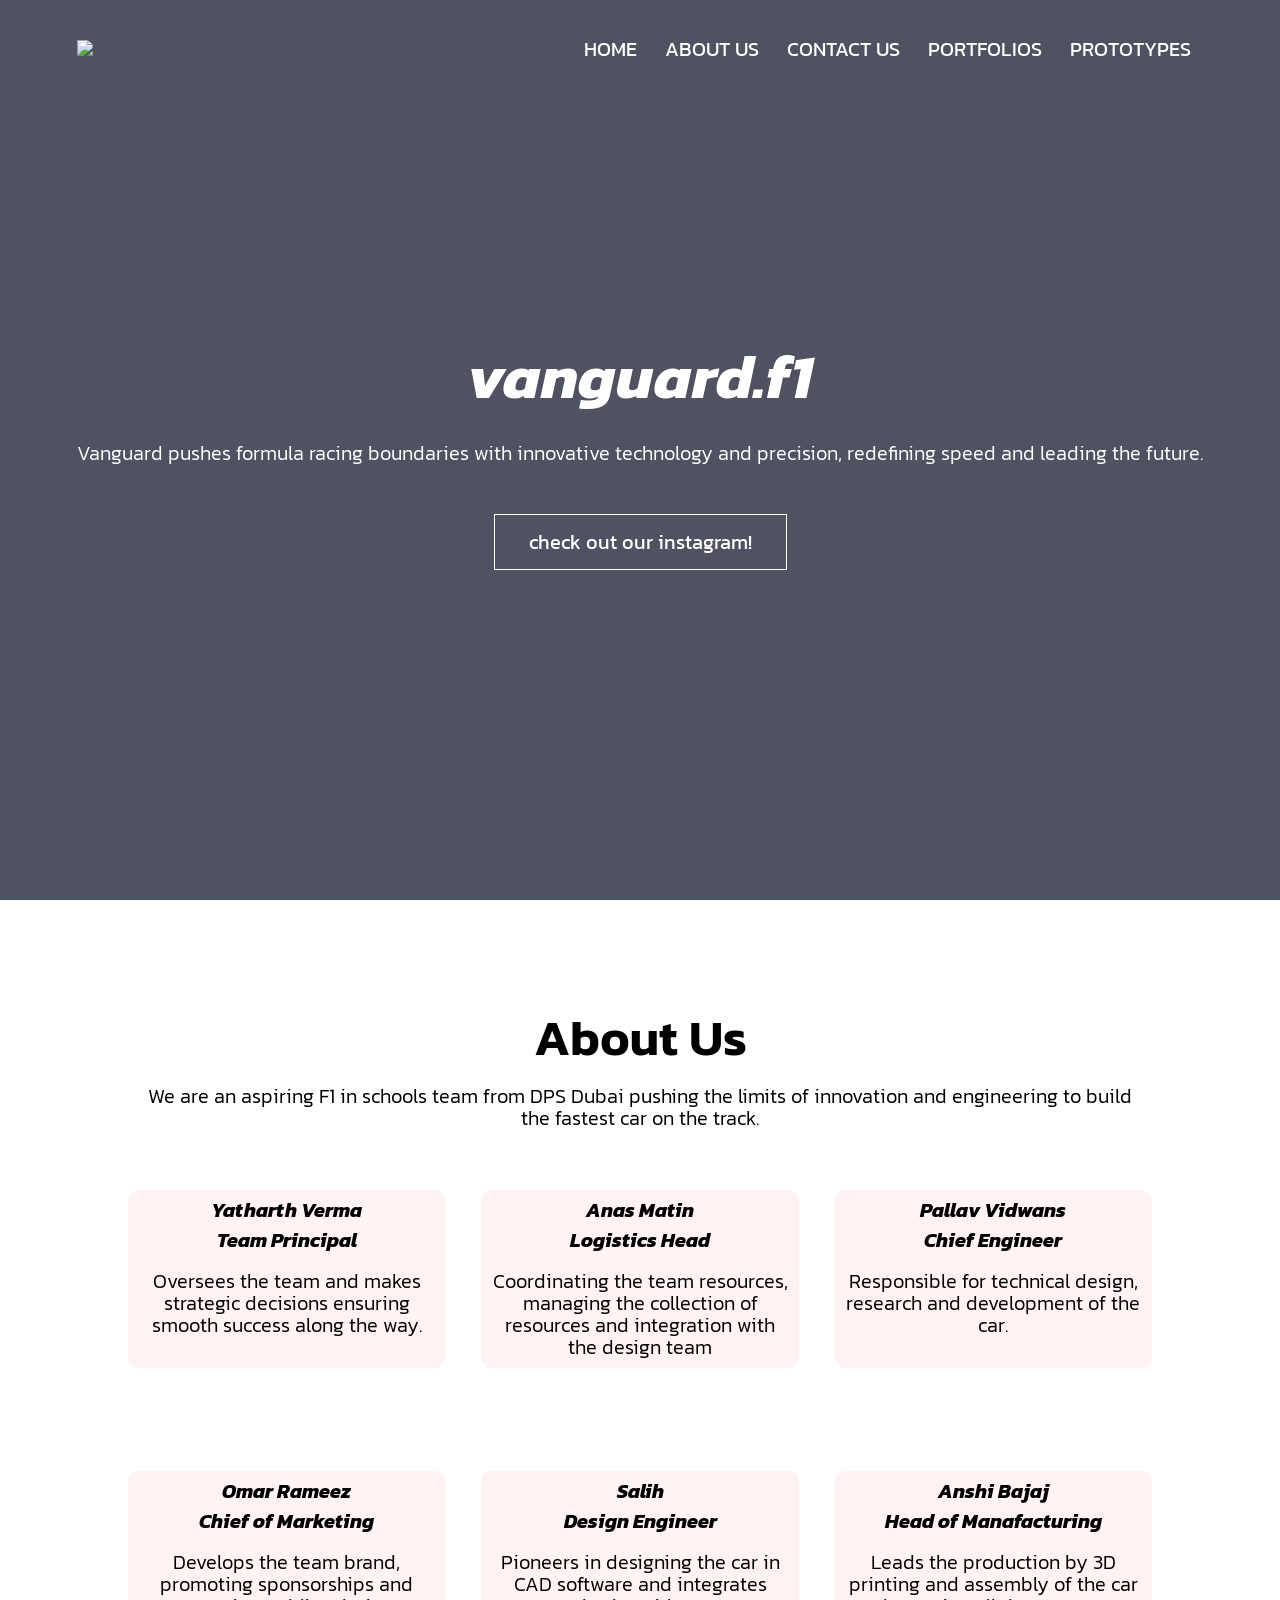
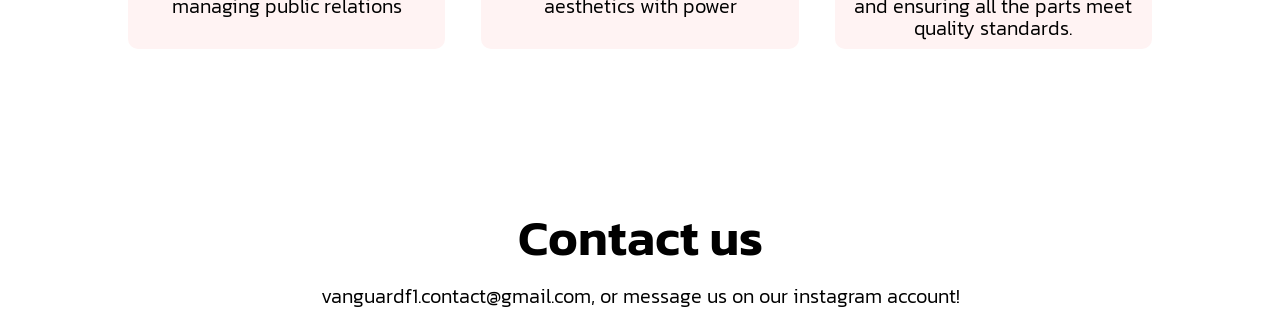
==== index.html @ 98ba4c5a "Add files via upload" ====
<!DOCTYPE html>
<html>
<head>
<meta name="viewport" content="with=device-width, initial-scale=1.0">
<title>vanguard</title>
<link rel="stylesheet" href="style.css">
<link rel="preconnect" href="https://fonts.googleapis.com">
<link rel="preconnect" href="https://fonts.gstatic.com" crossorigin>
<link href="https://fonts.googleapis.com/css2?family=Kanit:wght@100;400&display=swap" rel="stylesheet">
<link rel="stylesheet" href="https://stackpath.bootstrapcdn.com/font-awesome/4.7.0/css/font-awesome.min.css"
</head>
<body>
<section class="header">
    <nav>
    <a href="index.html"><img src="images/logo.png"></a>
    <div class="nav-links" id="navlinks">
   <i class="fa fa-times" onclick="HideMenu()"></i>
         <ul>
       <li><a href="#home">HOME</a></li> <!-- Corrected for Home link -->
       <li><a href="#about">ABOUT US</a></li> <!-- Linking to About section -->
       <li><a href="#contactus">CONTACT US</a></li> <!-- Add IDs for other sections -->
       <li><a href="#portfolios">PORTFOLIOS</a></li>
       <li><a href="#prototypes">PROTOTYPES</a></li>
   </ul>
        </div>
        <i class="fa fa-bars" onclick="ShowMenu()"></i>
    </nav>
<div class="text-box">
    <h1><b><i>vanguard.f1</i></b></h1>
    <p>Vanguard pushes formula racing boundaries with innovative technology and precision, redefining speed and leading the future.</p>
    <a href="https://www.instagram.com/vanguard.f1/" class="hero-btn">check out our instagram!</a>
    </div>
    </section> 
   <!--------- aboutus -------->
    <section class="aboutus">
    <h1 id="about">About Us</h1>
    <p>We are an aspiring F1 in schools team from DPS Dubai pushing the limits of innovation and engineering to build the fastest car on the track. </p>
        <div class="row">
        
        <div class="course-col">
        <b><i><a href="people/yathu.html">Yatharth Verma<br>Team Principal</a></i></b> 
        <p>Oversees the team and makes strategic decisions ensuring smooth success along the way.</p>
        </div>
              <div class="course-col">
                
                  <b><i><a href="people/anas.html">Anas Matin<br>Logistics Head</a></i></b> 
        <p>Coordinating the team resources, managing the collection of resources and integration with the design team
</p>
        </div>
              <div class="course-col">
        <b><i><a href="people/pallav.html">Pallav Vidwans<br>Chief Engineer</a></i></b> 
        <p>Responsible for technical design, research and development of the car.</p>
        </div>
        </div>
<div class="row">
              <div class="course-col">
                    
                  <b><i><a href="people/rameez.html">Omar Rameez<br>Chief of Marketing</a></i></b> 
        <p>Develops the team brand, promoting sponsorships and managing public relations</p>
        </div>
              <div class="course-col">
        <b><i><a href="people/salu.html">Salih<br>Design Engineer</a></i></b> 
        <p>Pioneers in designing the car in CAD software and integrates aesthetics with power</p>
        </div>
              <div class="course-col">
        <b><i><a href="people/anshi.html">Anshi Bajaj<br>Head of Manafacturing</a></i></b> 
        <p>Leads the production by 3D printing and assembly of the car and ensuring all the parts meet quality standards.</p>
        </div>
    
        </div>
    </section>
    <!--------contact us-------->
    <section class="contact">
    <h1 id="contactus">Contact us</h1>
    <p>vanguardf1.contact@gmail.com, or message us on our instagram account!</p>
    
    
    
    
    </section>
   <!-------lol------->
    <script>
    
        
        var navlinks = document.getElementById("navlinks");
        function ShowMenu(){
            navlinks.style.right = "0";
        }
        function HideMenu(){
            navlinks.style.right = "-200px";
        }
    </script>
</body>
</html>
---- style.css ----
*{
margin:0;
padding:0;
font-family: "Kanit", sans-serif;
}
.header{
  min-height: 100vh;
  width: 100%;
  background-image:linear-gradient(rgba(4,9,30,0.7),rgba(4,9,30,0.7)),url(images/background.jpg);
  background-position: center;
  background-size: cover;
  position: relative;
}
nav{
    display:flex;
    padding:2% 6%;
    justify-content: space-between;
    align-items: center;
}
nav img{
    width: 150px;
}
.nav-links{
    flex:1;
    text-align:right;
}
.nav-links ul li{
    list-style: none;
    display: inline-block;
    padding: 8px 12px;
    position: relative
}
.nav-links ul li a{
    color: white;
    text-decoration:none;
    font-size:20px;
    
}
.nav-links ul li::after{
    content:"";
    width: 0%;
    height: 2px;
    background: #f44336;
    display: block;
    margin: auto;
    transition: 0.5s;
}
.nav-links ul li:hover::after{
    width:100%
    
}
.text-box{
    width: 90%;
    color: white;
    position: absolute;
    top: 50%;
    left: 50%;
    transform:translate(-50%,-50%);
    text-align: center;
}
.text-box h1{
    font-size: 62px;
}
.text-box p{
    margin: 10px 0 40px;
    font-size: 20px;
    color:white;
}
.hero-btn{
 display: inline-block;
 text-decoration: none;
 color:white;
 border: 1px solid #fff;
 padding: 12px 34px;
 font-size: 20px;
 background: transparent;
 position: relative;
 cursor: pointer;
}
.hero-btn:hover{
    border: 1px solid #f44;
    background: #f44336;
    transition: 1s;
    
}


nav .fa{
    display:none;
}

@media(max-width: 700px){
.text-box h1{
    font-size: 20px;
}  
    .nav-links ul li{
        display: block;
    }
    .nav-links{
        position:absolute;
        background: #f44336;
        height: 100vh;
        width: 200px;
        top: 0;
        right: -200px;
        text-align: left;
        z-index: 2;
        transition: 1s;
    }
    nav .fa{
    display:block;
    color:white;
    margin:10px;
    font-size: 22px;
    cursor: pointer;
    }
    .nav-links ul{
    padding: 30px;
    
    }
    .row={
        flex-direction: column;
    }
    }

/*------aboutus------*/
.aboutus{
    width: 80%;
    margin: auto;
    text-align: center;
    padding-top: 100px;
}
h1{
    font-size: 50px;
    font-weight: 600;
}
p{
    color:777;
    font-size:20px;
    font-weight:300;
    line-height:22px;
    padding:10px;
}
b a{
    text-align:center;
text-decoration:none;
color:black;
font-size:20px;

}
.row{
    margin-top: 5%;
    display: flex;
    justify-content: space-between;
}
.course-col{
    flex-basis:31%;
    background: #fff3f3;
    border-radius: 10px;
    margin-bottom: 5%;
    padding 20px 12px;
    box-sizing: border-box;
    transition: 0.5s;
}
b i a:hover{    
    background: navy;
    transition: 1s;
    color:white;

}
b i a{
 display: inline-block;
 text-decoration: none;
 color:black;
 padding: 5px;
 background: transparent;
 position: relative;
 cursor: pointer;
 margin-left:5%;
 margin-right:5%;
}
.contact{
    width: 80%;
    margin: auto;
    text-align: center;
    padding-top: 100px; 
}
p{
    color:777;
    font-size:20px;
    font-weight:300;
    line-height:22px;
    padding:10px;
}
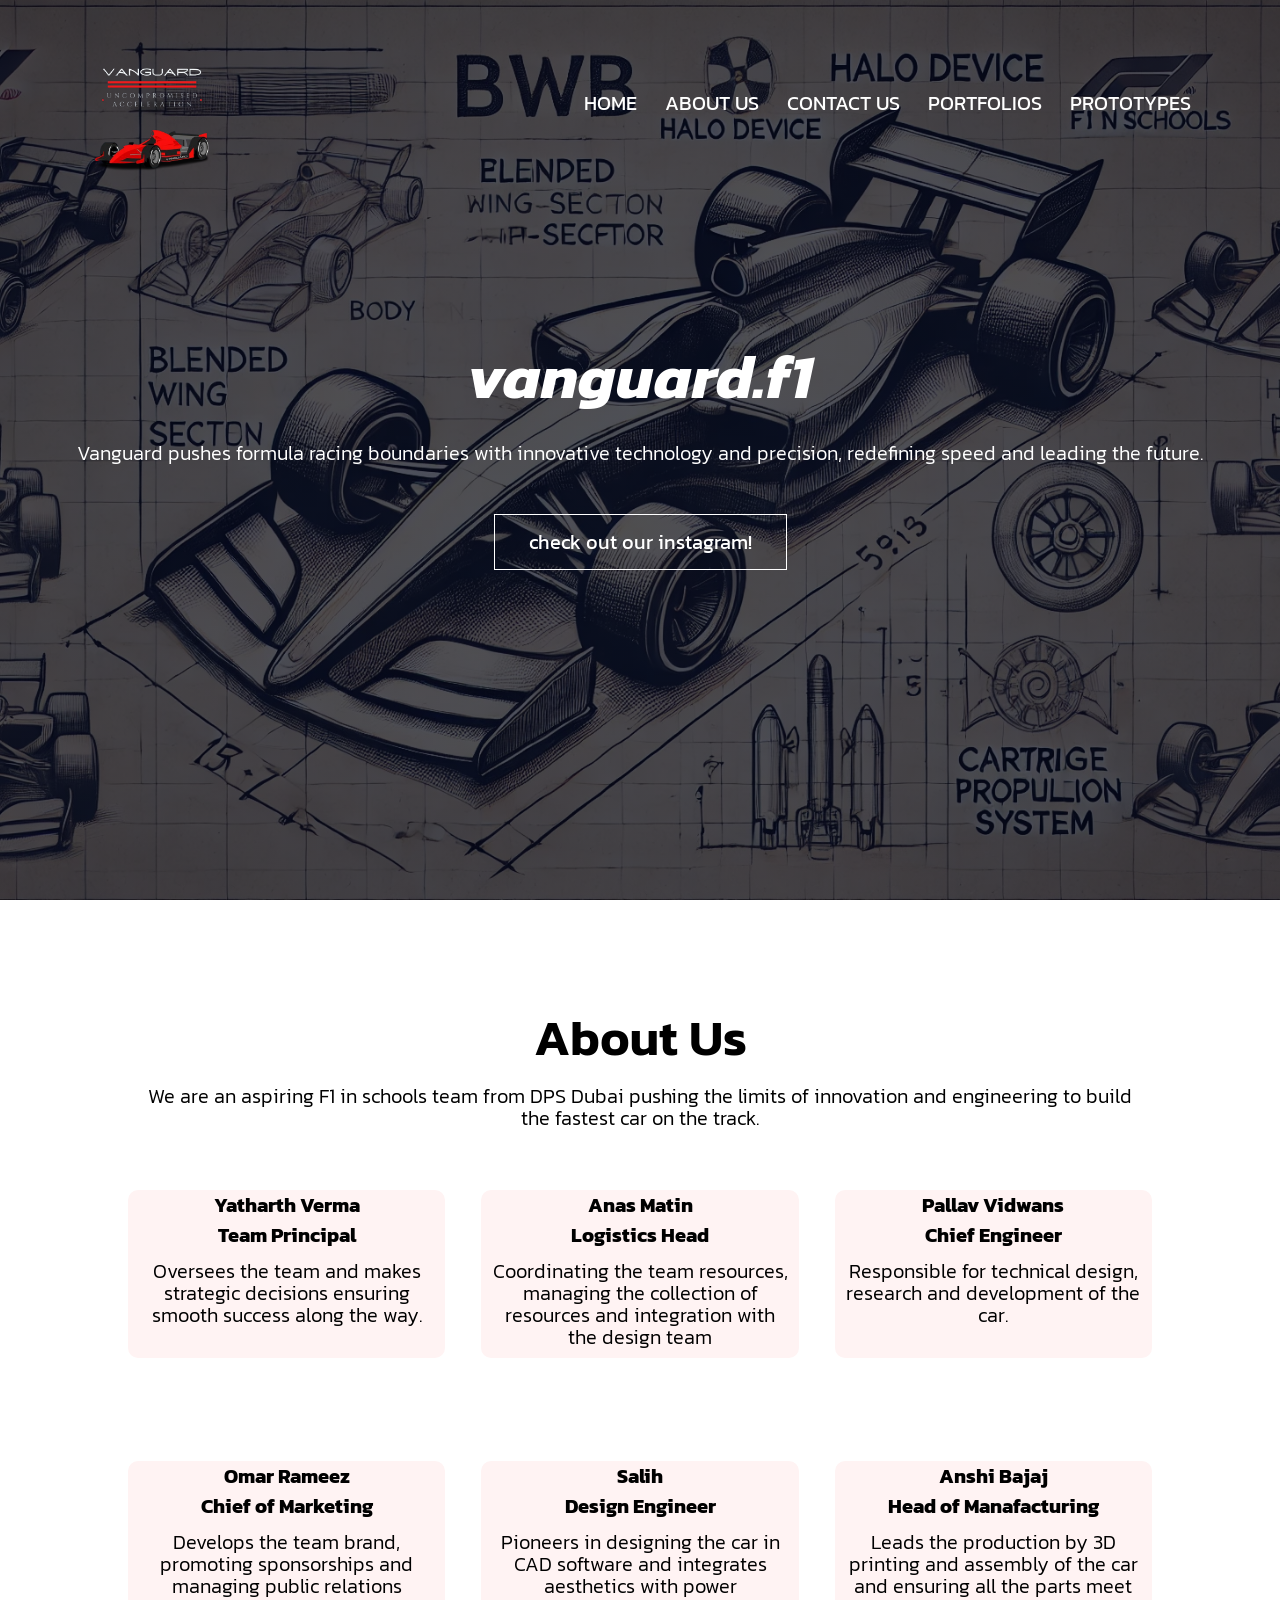
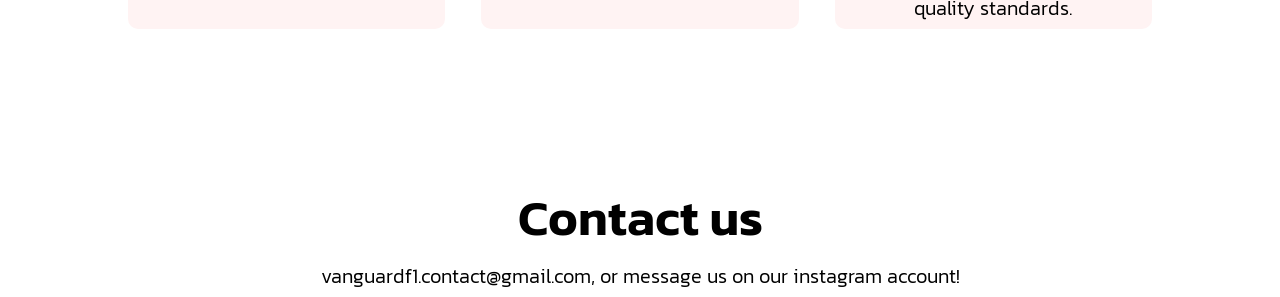
==== commit f012ddb4: "Update index.html" ====
--- a/index.html
+++ b/index.html
@@ -38,32 +38,32 @@
         <div class="row">
         
         <div class="course-col">
-        <b><i><a href="people/yathu.html">Yatharth Verma<br>Team Principal</a></i></b> 
+        <b><a href="people/yathu.html">Yatharth Verma<br>Team Principal</a></b> 
         <p>Oversees the team and makes strategic decisions ensuring smooth success along the way.</p>
         </div>
               <div class="course-col">
                 
-                  <b><i><a href="people/anas.html">Anas Matin<br>Logistics Head</a></i></b> 
+                  <b><a href="people/anas.html">Anas Matin<br>Logistics Head</a></b> 
         <p>Coordinating the team resources, managing the collection of resources and integration with the design team
 </p>
         </div>
               <div class="course-col">
-        <b><i><a href="people/pallav.html">Pallav Vidwans<br>Chief Engineer</a></i></b> 
+        <b><a href="people/pallav.html">Pallav Vidwans<br>Chief Engineer</a></b> 
         <p>Responsible for technical design, research and development of the car.</p>
         </div>
         </div>
 <div class="row">
               <div class="course-col">
                     
-                  <b><i><a href="people/rameez.html">Omar Rameez<br>Chief of Marketing</a></i></b> 
+                  <b><a href="people/rameez.html">Omar Rameez<br>Chief of Marketing</a></b> 
         <p>Develops the team brand, promoting sponsorships and managing public relations</p>
         </div>
               <div class="course-col">
-        <b><i><a href="people/salu.html">Salih<br>Design Engineer</a></i></b> 
+        <b><a href="people/salu.html">Salih<br>Design Engineer</a></b> 
         <p>Pioneers in designing the car in CAD software and integrates aesthetics with power</p>
         </div>
               <div class="course-col">
-        <b><i><a href="people/anshi.html">Anshi Bajaj<br>Head of Manafacturing</a></i></b> 
+        <b><a href="people/anshi.html">Anshi Bajaj<br>Head of Manafacturing</a></b> 
         <p>Leads the production by 3D printing and assembly of the car and ensuring all the parts meet quality standards.</p>
         </div>
     
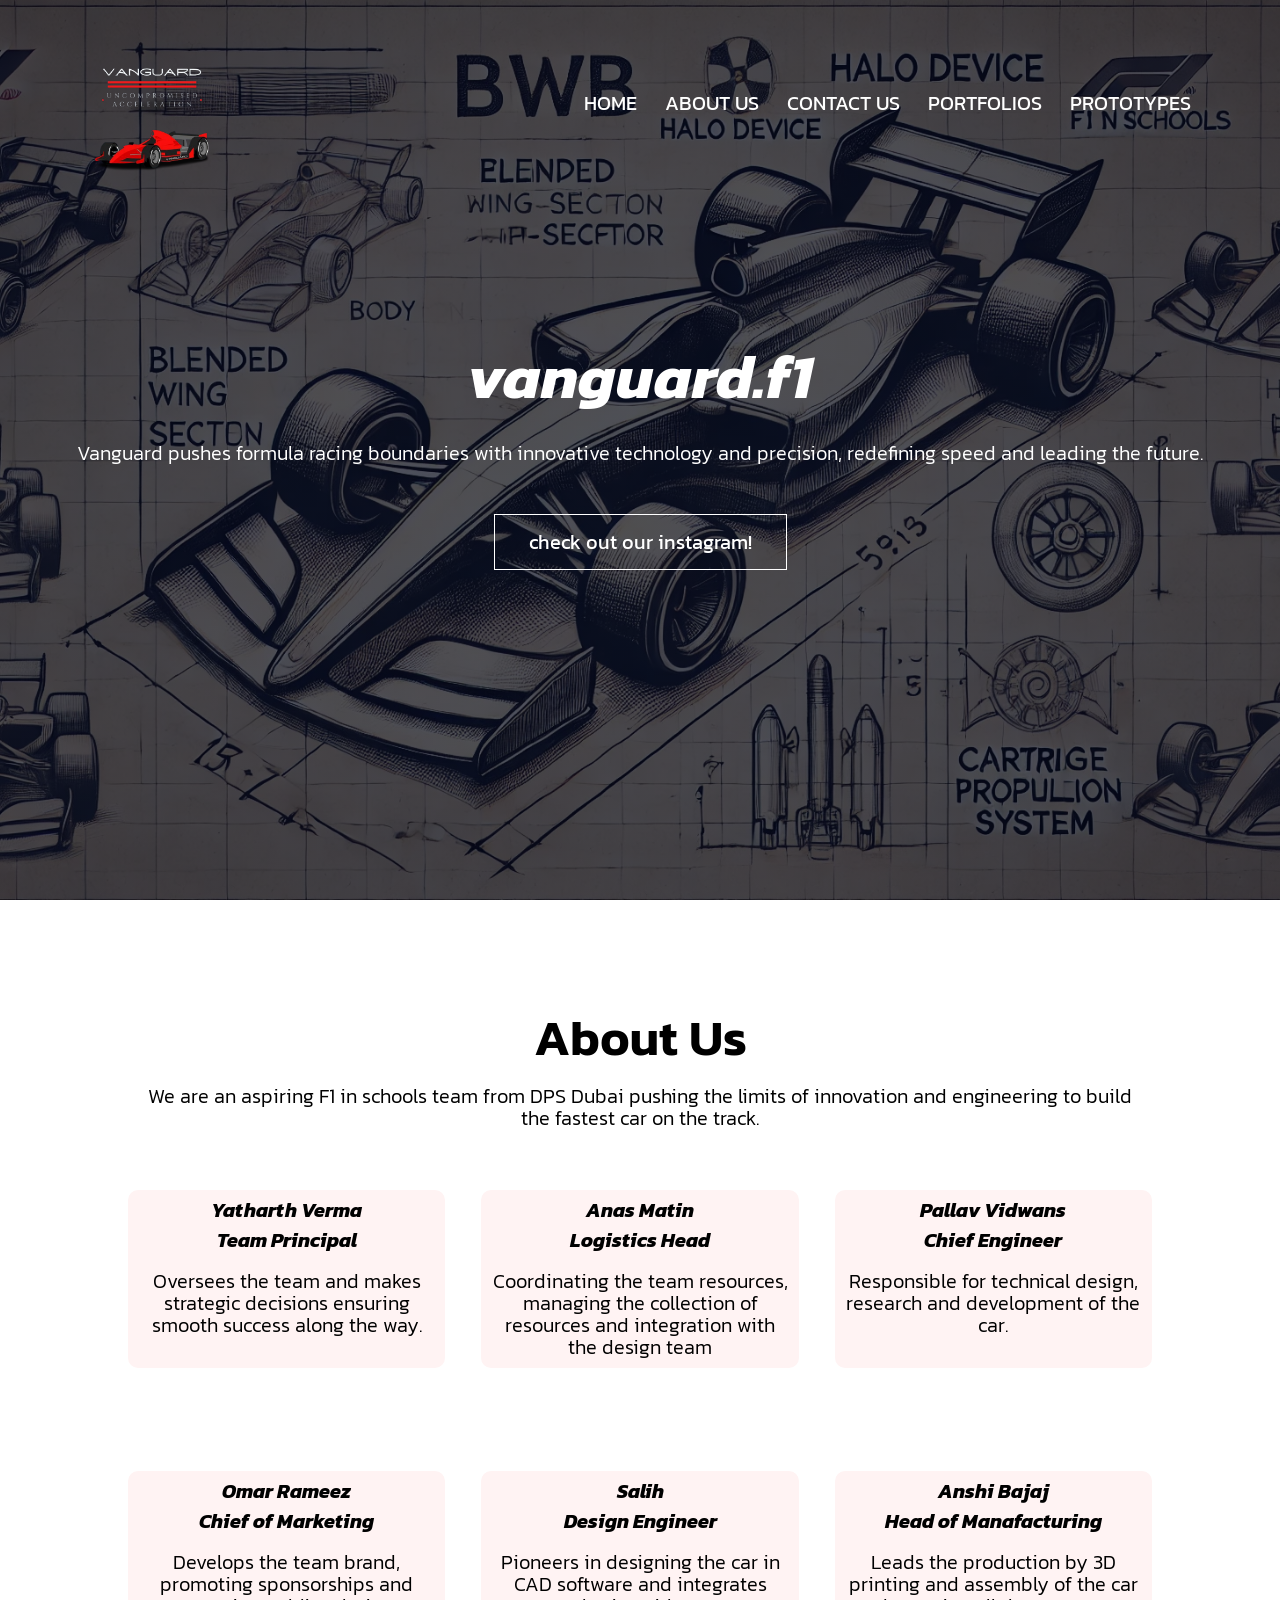
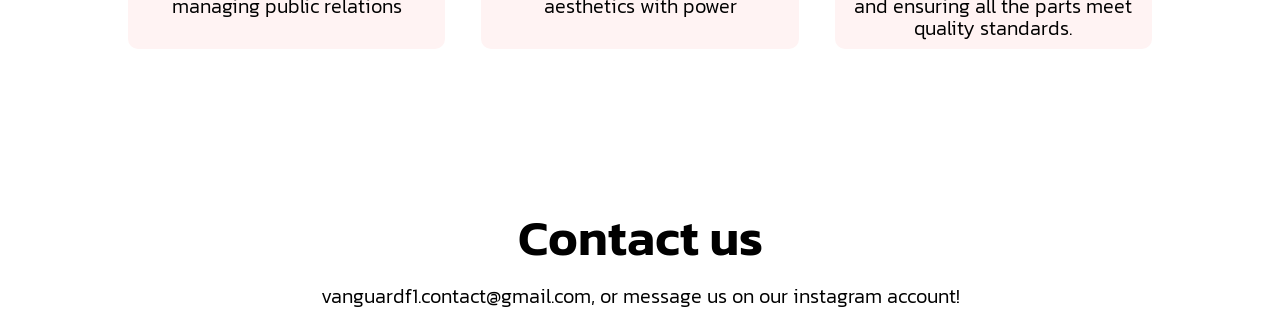
==== commit cdaac4de: "Add files via upload" ====
--- a/index.html
+++ b/index.html
@@ -38,32 +38,32 @@
         <div class="row">
         
         <div class="course-col">
-        <b><a href="people/yathu.html">Yatharth Verma<br>Team Principal</a></b> 
+        <b><i><a href="people/yathu.html">Yatharth Verma<br>Team Principal</a></i></b> 
         <p>Oversees the team and makes strategic decisions ensuring smooth success along the way.</p>
         </div>
               <div class="course-col">
                 
-                  <b><a href="people/anas.html">Anas Matin<br>Logistics Head</a></b> 
+                  <b><i><a href="people/anas.html">Anas Matin<br>Logistics Head</a></i></b> 
         <p>Coordinating the team resources, managing the collection of resources and integration with the design team
 </p>
         </div>
               <div class="course-col">
-        <b><a href="people/pallav.html">Pallav Vidwans<br>Chief Engineer</a></b> 
+        <b><i><a href="people/pallav.html">Pallav Vidwans<br>Chief Engineer</a></i></b> 
         <p>Responsible for technical design, research and development of the car.</p>
         </div>
         </div>
 <div class="row">
               <div class="course-col">
                     
-                  <b><a href="people/rameez.html">Omar Rameez<br>Chief of Marketing</a></b> 
+                  <b><i><a href="people/rameez.html">Omar Rameez<br>Chief of Marketing</a></i></b> 
         <p>Develops the team brand, promoting sponsorships and managing public relations</p>
         </div>
               <div class="course-col">
-        <b><a href="people/salu.html">Salih<br>Design Engineer</a></b> 
+        <b><i><a href="people/salu.html">Salih<br>Design Engineer</a></i></b> 
         <p>Pioneers in designing the car in CAD software and integrates aesthetics with power</p>
         </div>
               <div class="course-col">
-        <b><a href="people/anshi.html">Anshi Bajaj<br>Head of Manafacturing</a></b> 
+        <b><i><a href="people/anshi.html">Anshi Bajaj<br>Head of Manafacturing</a></i></b> 
         <p>Leads the production by 3D printing and assembly of the car and ensuring all the parts meet quality standards.</p>
         </div>
     
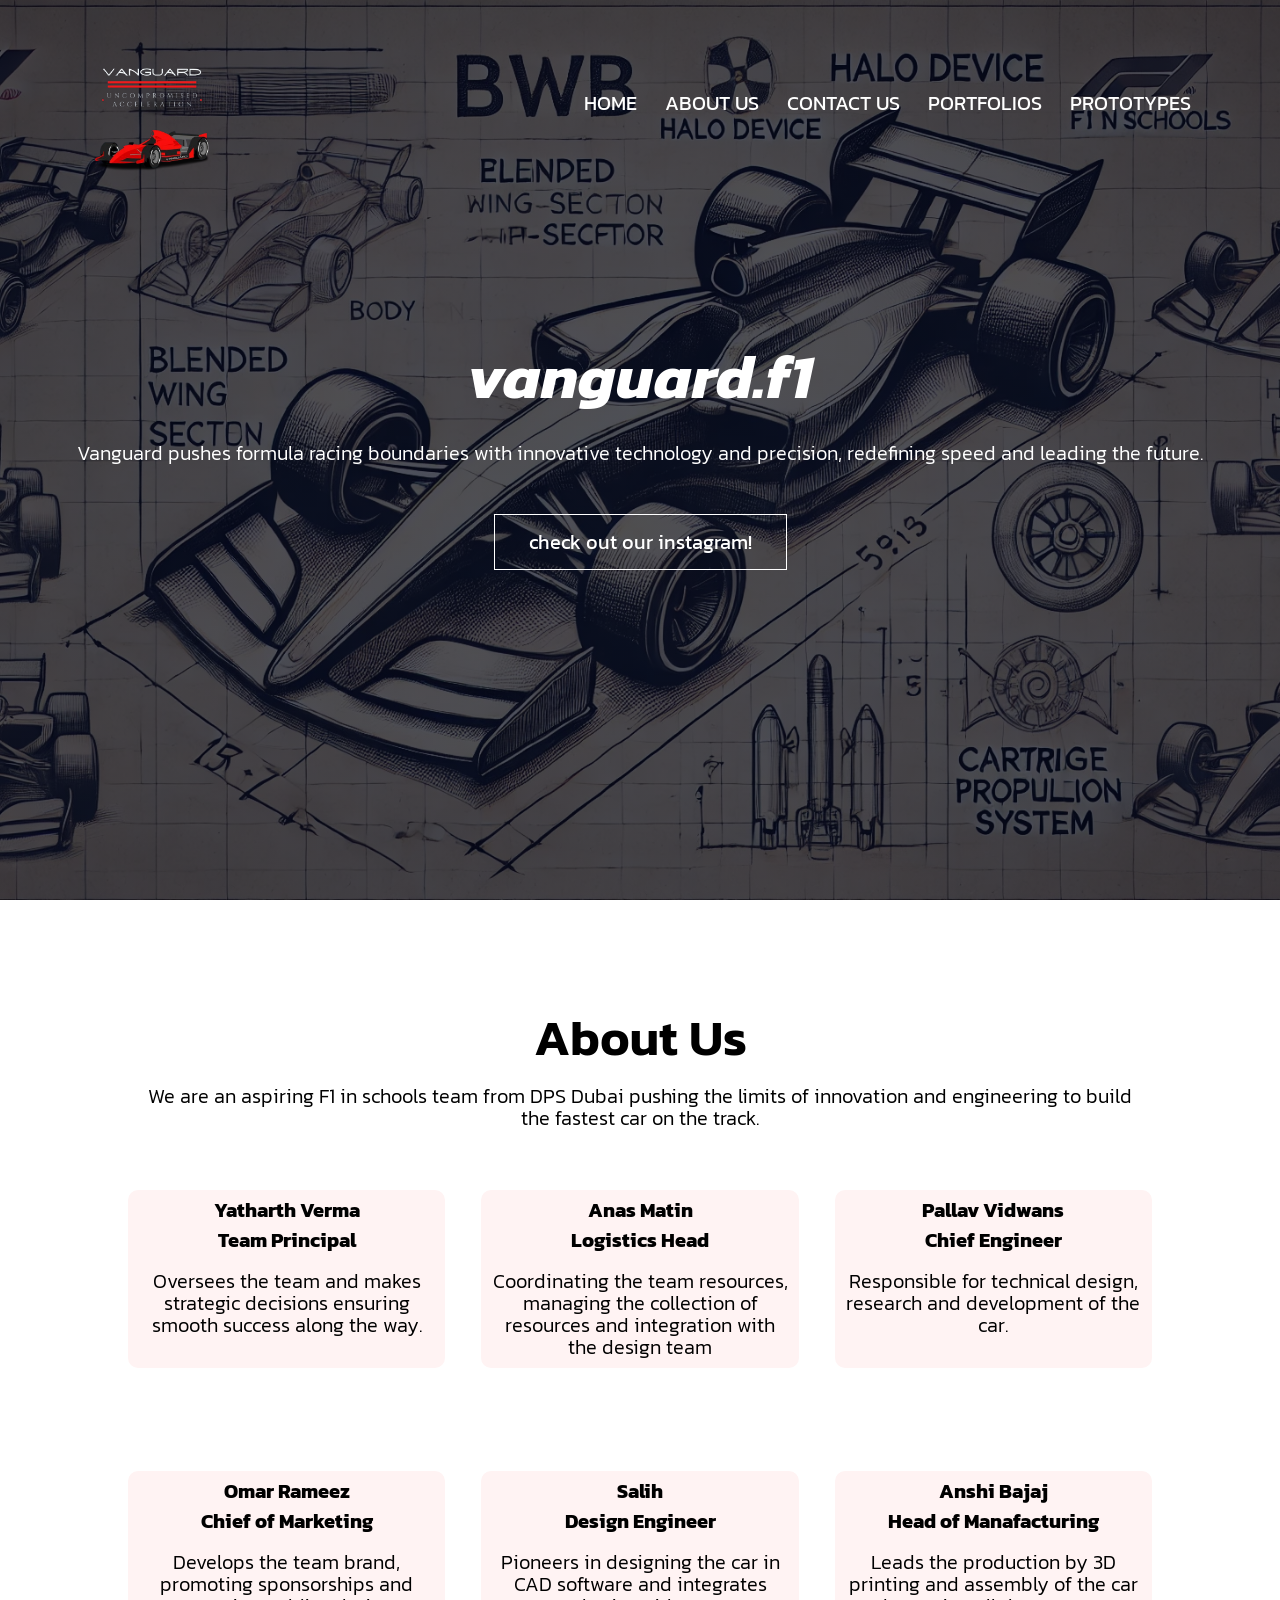
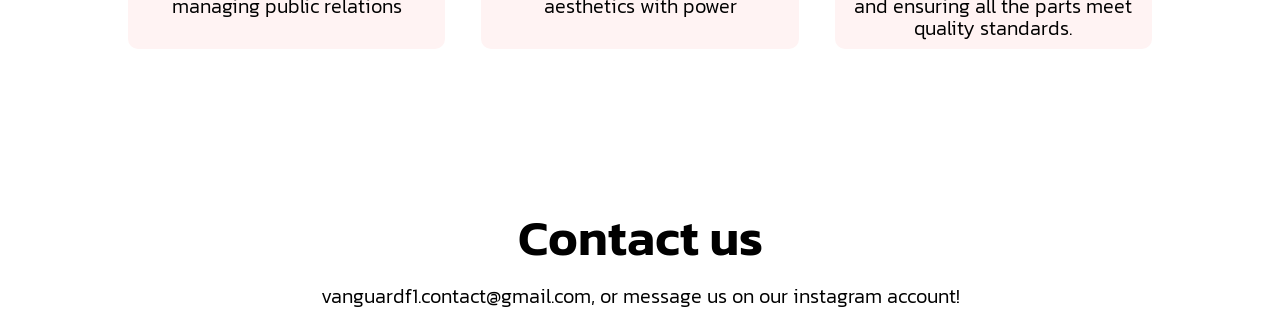
==== commit ae3b1884: "Update index.html" ====
--- a/index.html
+++ b/index.html
@@ -38,32 +38,32 @@
         <div class="row">
         
         <div class="course-col">
-        <b><i><a href="people/yathu.html">Yatharth Verma<br>Team Principal</a></i></b> 
+        <b><a href="people/yathu.html">Yatharth Verma<br>Team Principal</a></b> 
         <p>Oversees the team and makes strategic decisions ensuring smooth success along the way.</p>
         </div>
               <div class="course-col">
                 
-                  <b><i><a href="people/anas.html">Anas Matin<br>Logistics Head</a></i></b> 
+                  <b><a href="people/anas.html">Anas Matin<br>Logistics Head</a></b> 
         <p>Coordinating the team resources, managing the collection of resources and integration with the design team
 </p>
         </div>
               <div class="course-col">
-        <b><i><a href="people/pallav.html">Pallav Vidwans<br>Chief Engineer</a></i></b> 
+        <b><a href="people/pallav.html">Pallav Vidwans<br>Chief Engineer</a></b> 
         <p>Responsible for technical design, research and development of the car.</p>
         </div>
         </div>
 <div class="row">
               <div class="course-col">
                     
-                  <b><i><a href="people/rameez.html">Omar Rameez<br>Chief of Marketing</a></i></b> 
+                  <b><a href="people/rameez.html">Omar Rameez<br>Chief of Marketing</a></b> 
         <p>Develops the team brand, promoting sponsorships and managing public relations</p>
         </div>
               <div class="course-col">
-        <b><i><a href="people/salu.html">Salih<br>Design Engineer</a></i></b> 
+        <b><a href="people/salu.html">Salih<br>Design Engineer</a></b> 
         <p>Pioneers in designing the car in CAD software and integrates aesthetics with power</p>
         </div>
               <div class="course-col">
-        <b><i><a href="people/anshi.html">Anshi Bajaj<br>Head of Manafacturing</a></i></b> 
+        <b><a href="people/anshi.html">Anshi Bajaj<br>Head of Manafacturing</a></b> 
         <p>Leads the production by 3D printing and assembly of the car and ensuring all the parts meet quality standards.</p>
         </div>
     
--- a/style.css
+++ b/style.css
@@ -162,13 +162,13 @@
     box-sizing: border-box;
     transition: 0.5s;
 }
-b i a:hover{    
+b a:hover{    
     background: navy;
     transition: 1s;
     color:white;
 
 }
-b i a{
+b a{
  display: inline-block;
  text-decoration: none;
  color:black;
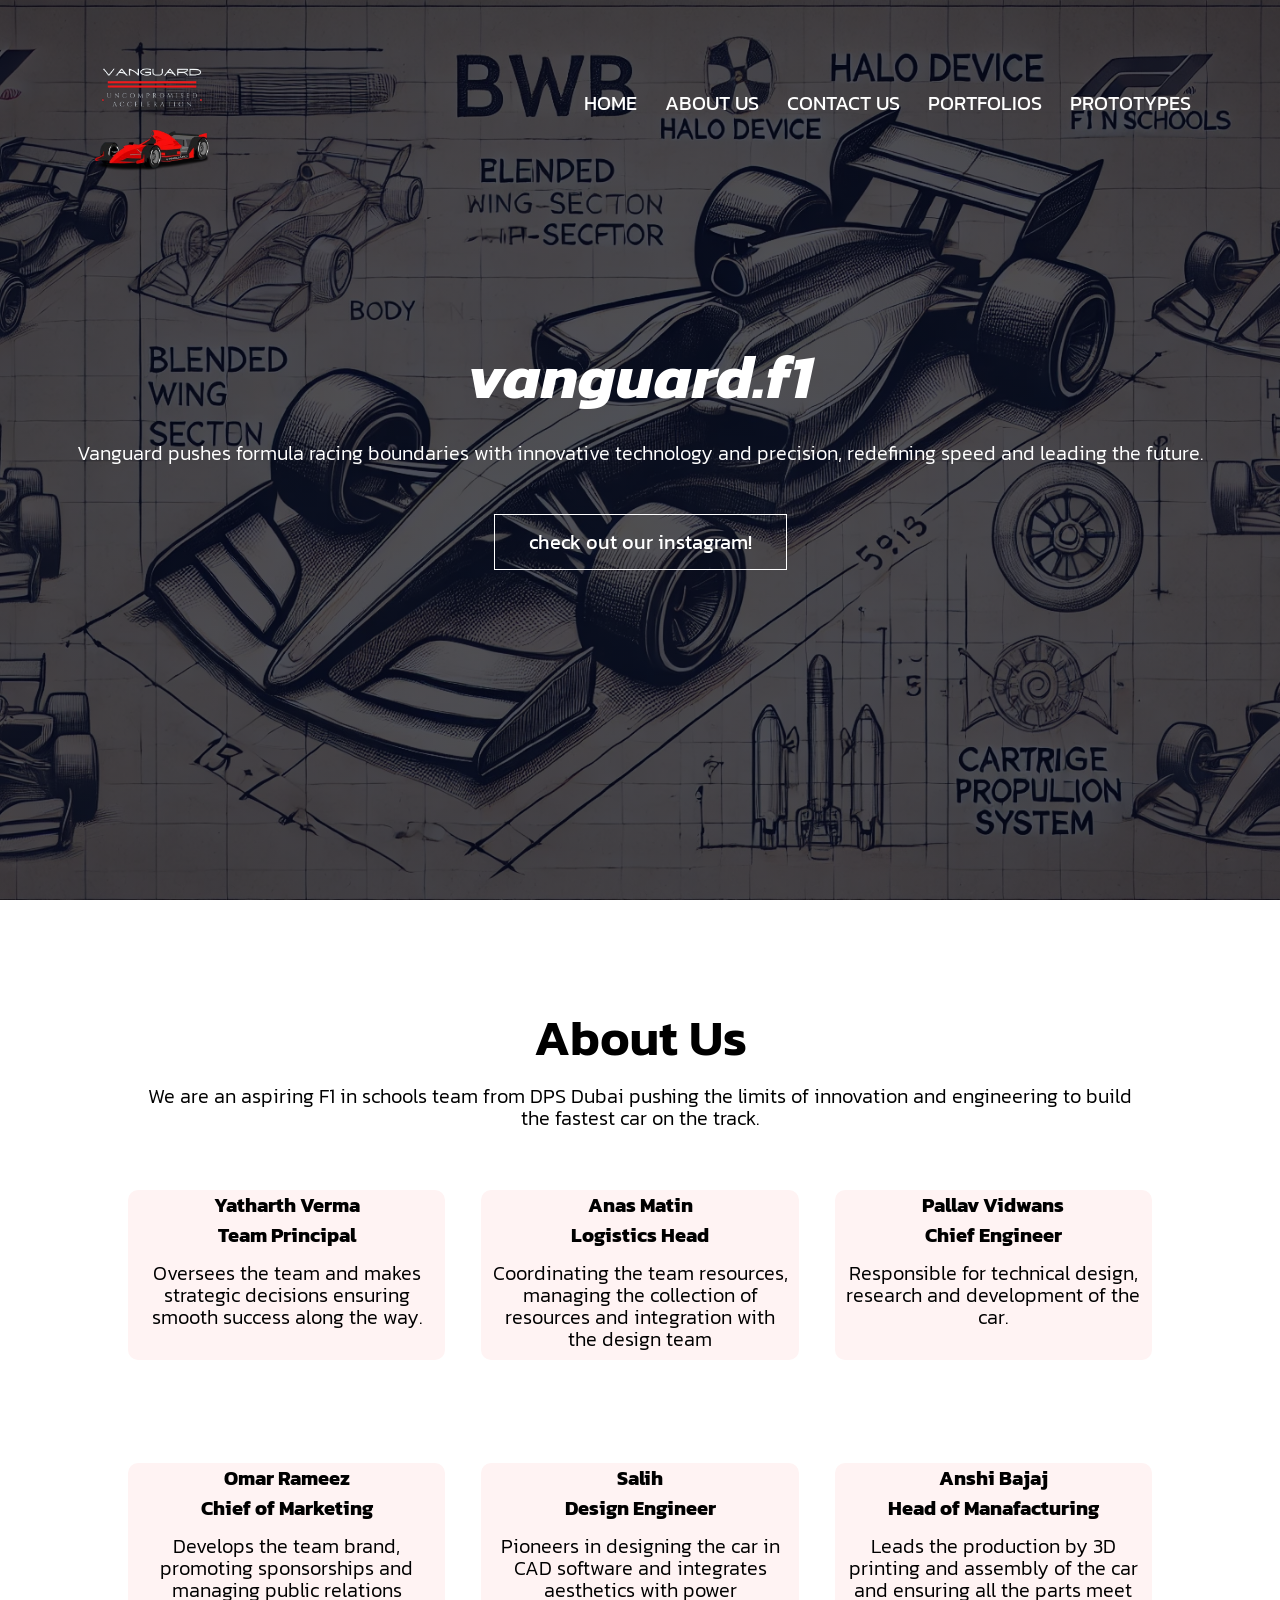
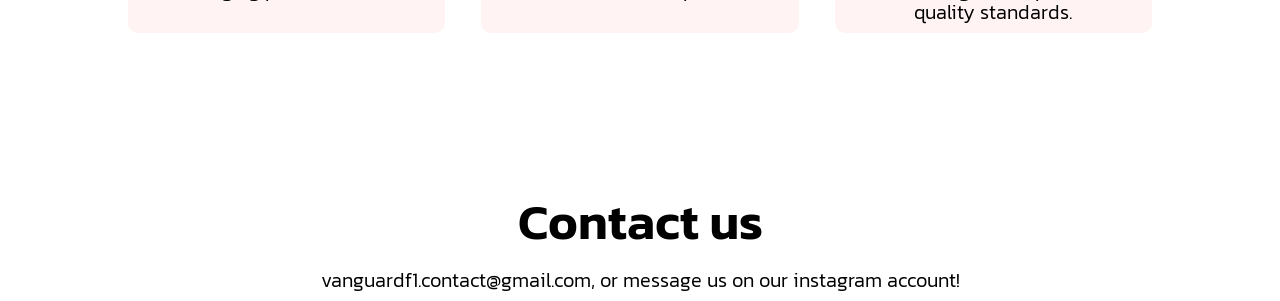
==== commit 37d13ad9: "Update index.html" ====
--- a/index.html
+++ b/index.html
@@ -1,3 +1,4 @@
+<!--------made by the goat anas matin, dont copy-------->
 <!DOCTYPE html>
 <html>
 <head>
@@ -16,9 +17,9 @@
     <div class="nav-links" id="navlinks">
    <i class="fa fa-times" onclick="HideMenu()"></i>
          <ul>
-       <li><a href="#home">HOME</a></li> <!-- Corrected for Home link -->
-       <li><a href="#about">ABOUT US</a></li> <!-- Linking to About section -->
-       <li><a href="#contactus">CONTACT US</a></li> <!-- Add IDs for other sections -->
+       <li><a href="#home">HOME</a></li> 
+       <li><a href="#about">ABOUT US</a></li> 
+       <li><a href="#contactus">CONTACT US</a></li> 
        <li><a href="#portfolios">PORTFOLIOS</a></li>
        <li><a href="#prototypes">PROTOTYPES</a></li>
    </ul>
@@ -89,6 +90,15 @@
         function HideMenu(){
             navlinks.style.right = "-200px";
         }
+function ShowMenu() {
+    navlinks.style.right = "0";
+    document.body.style.overflowX = "hidden";  
+}
+
+function HideMenu() {
+    navlinks.style.right = "-200px";
+    document.body.style.overflowX = "hidden"; 
+}
     </script>
 </body>
 </html>
--- a/style.css
+++ b/style.css
@@ -118,10 +118,19 @@
     padding: 30px;
     
     }
-    .row={
+    .row {
         flex-direction: column;
     }
-    }
+b a{
+    text-align:left;
+text-decoration:none;
+color:black;
+font-size:20px;
+margin-left:0%;
+  
+
+}
+}
 
 /*------aboutus------*/
 .aboutus{
@@ -162,22 +171,18 @@
     box-sizing: border-box;
     transition: 0.5s;
 }
-b a:hover{    
-    background: navy;
-    transition: 1s;
-    color:white;
-
-}
-b a{
- display: inline-block;
- text-decoration: none;
- color:black;
- padding: 5px;
- background: transparent;
- position: relative;
- cursor: pointer;
- margin-left:5%;
- margin-right:5%;
+b a::after{
+    content:"";
+    width: 0%;
+    height: 2px;
+    background: #f44336;
+    display: block;
+    margin: auto;
+    transition: 0.5s;
+}
+b a:hover::after{
+    width:100%
+    
 }
 .contact{
     width: 80%;
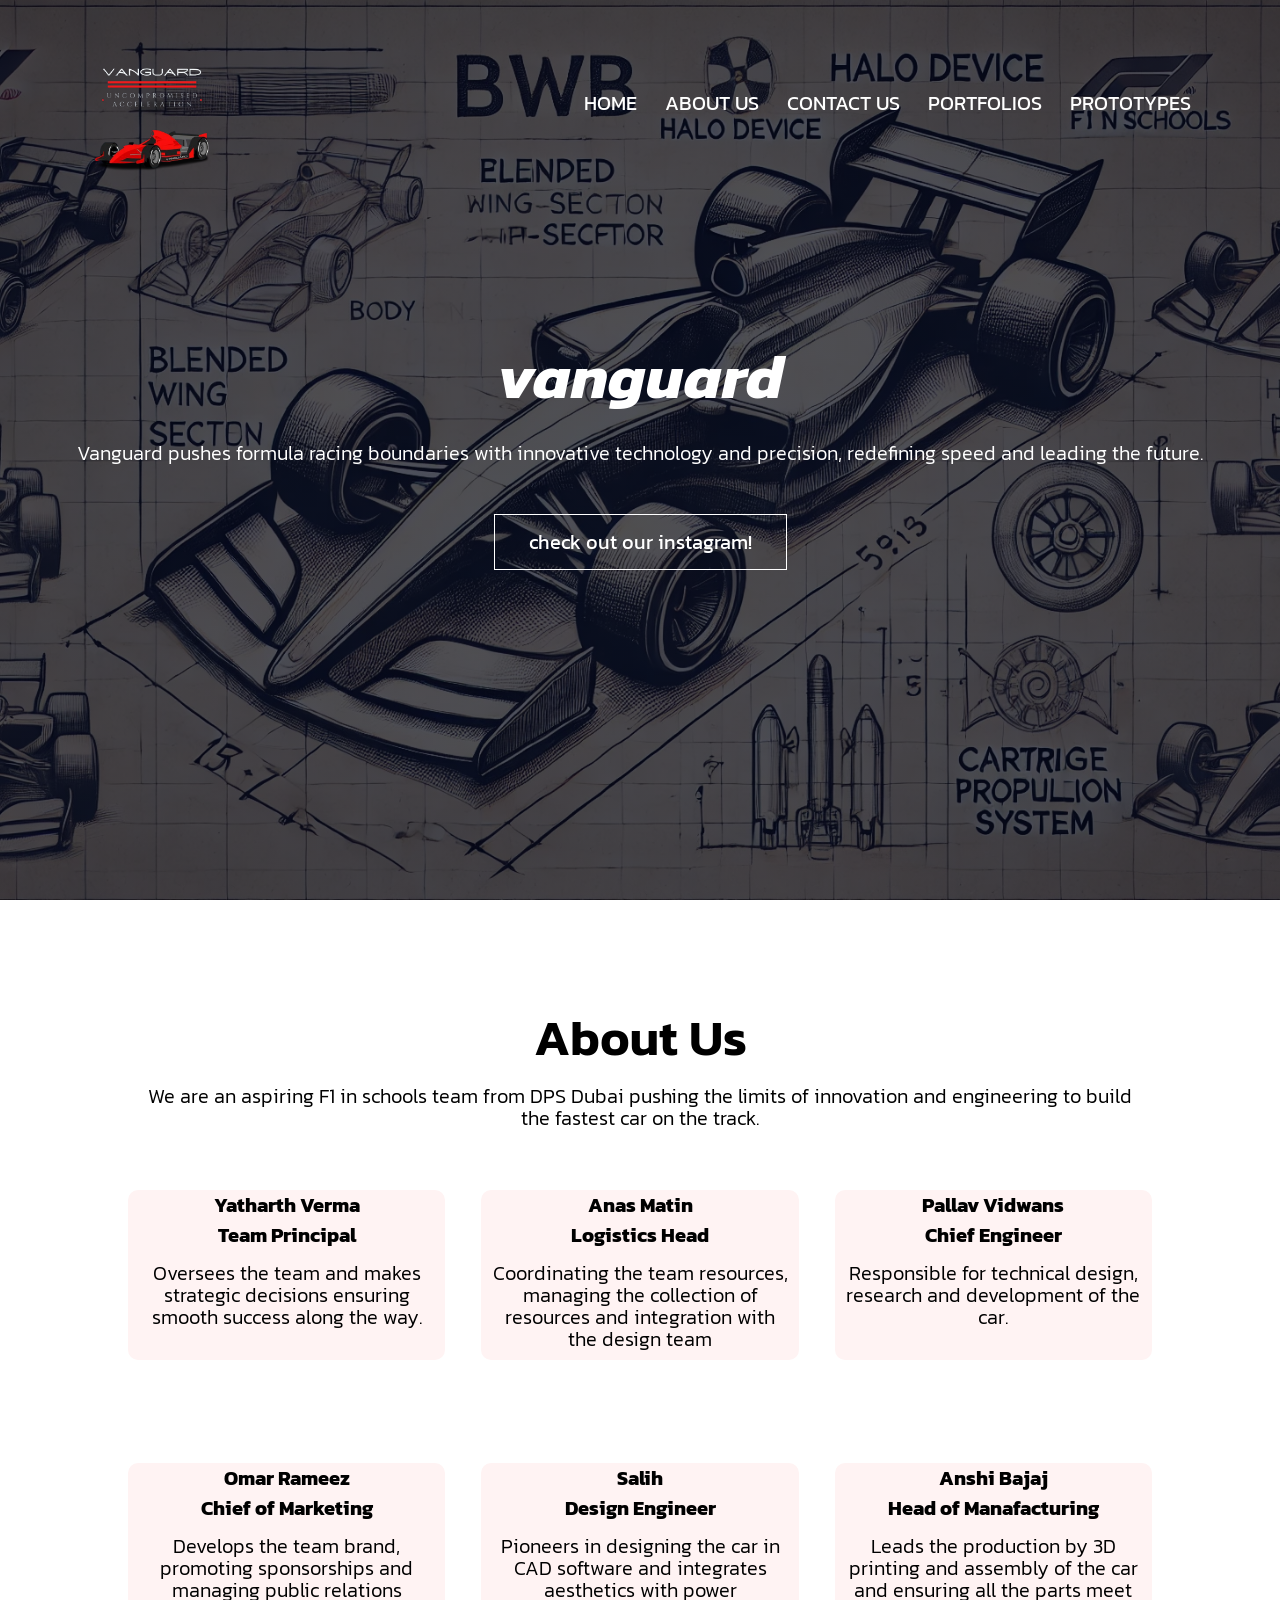
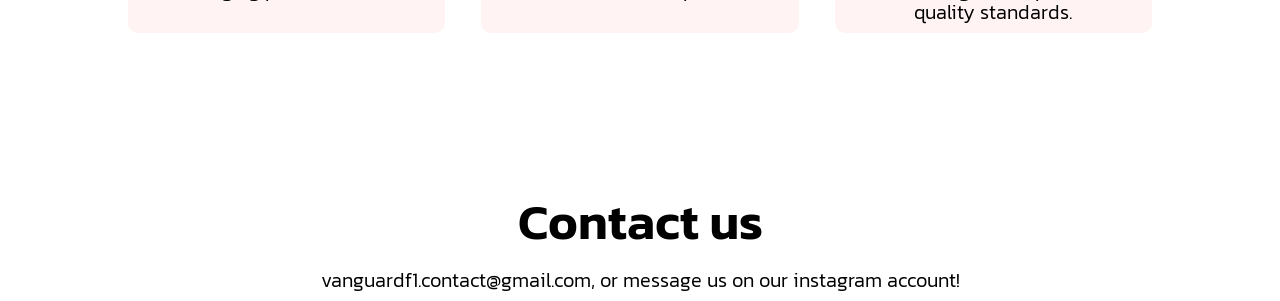
==== commit 6ec16c79: "Update index.html" ====
--- a/index.html
+++ b/index.html
@@ -27,7 +27,7 @@
         <i class="fa fa-bars" onclick="ShowMenu()"></i>
     </nav>
 <div class="text-box">
-    <h1><b><i>vanguard.f1</i></b></h1>
+    <h1><b><i>vanguard</i></b></h1>
     <p>Vanguard pushes formula racing boundaries with innovative technology and precision, redefining speed and leading the future.</p>
     <a href="https://www.instagram.com/vanguard.f1/" class="hero-btn">check out our instagram!</a>
     </div>
--- a/style.css
+++ b/style.css
@@ -96,17 +96,21 @@
     .nav-links ul li{
         display: block;
     }
-    .nav-links{
-        position:absolute;
-        background: #f44336;
-        height: 100vh;
-        width: 200px;
-        top: 0;
-        right: -200px;
-        text-align: left;
-        z-index: 2;
-        transition: 1s;
-    }
+    html, body {
+    overflow-x: hidden; /* Prevent horizontal scrolling */
+}
+
+.nav-links {
+    position: absolute;
+    background: #f44336;
+    height: 100vh;
+    width: 200px;
+    top: 0;
+    right: -200px; /* Hide the menu off-screen */
+    text-align: left;
+    z-index: 2;
+    transition: 1s ease;
+}
     nav .fa{
     display:block;
     color:white;
@@ -127,8 +131,9 @@
 color:black;
 font-size:20px;
 margin-left:0%;
-  
-
+}
+* {
+    max-width: 100vw;
 }
 }
 
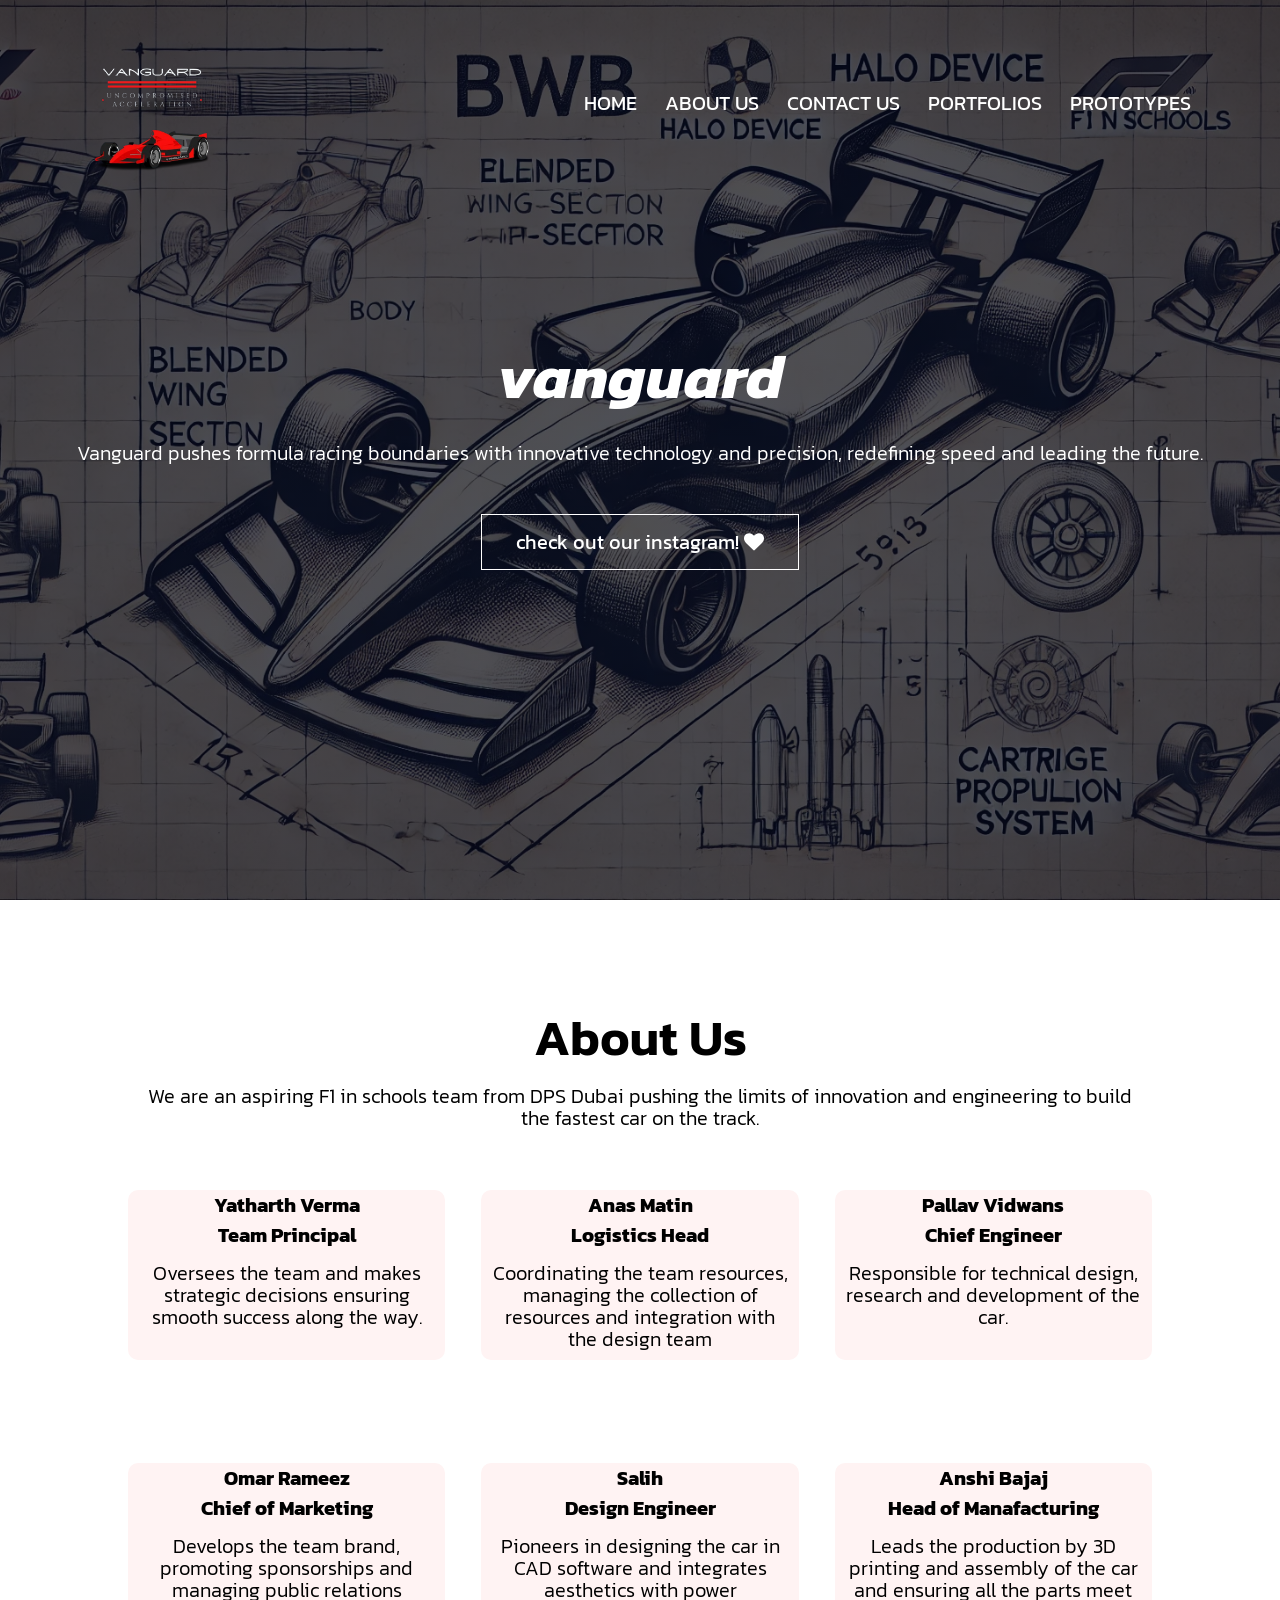
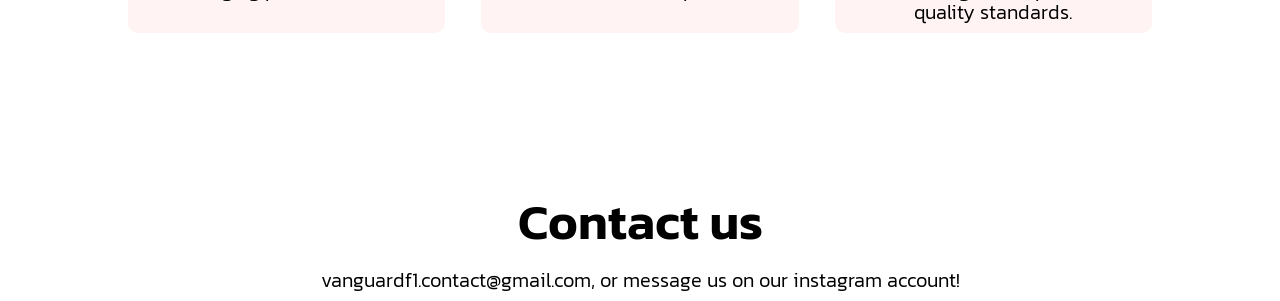
==== commit fb0f8edc: "Update index.html" ====
--- a/index.html
+++ b/index.html
@@ -29,7 +29,7 @@
 <div class="text-box">
     <h1><b><i>vanguard</i></b></h1>
     <p>Vanguard pushes formula racing boundaries with innovative technology and precision, redefining speed and leading the future.</p>
-    <a href="https://www.instagram.com/vanguard.f1/" class="hero-btn">check out our instagram!</a>
+    <a href="https://www.instagram.com/vanguard.f1/" class="hero-btn">check out our instagram!      <i class="fa fa-heart"></i></a>
     </div>
     </section> 
    <!--------- aboutus -------->
